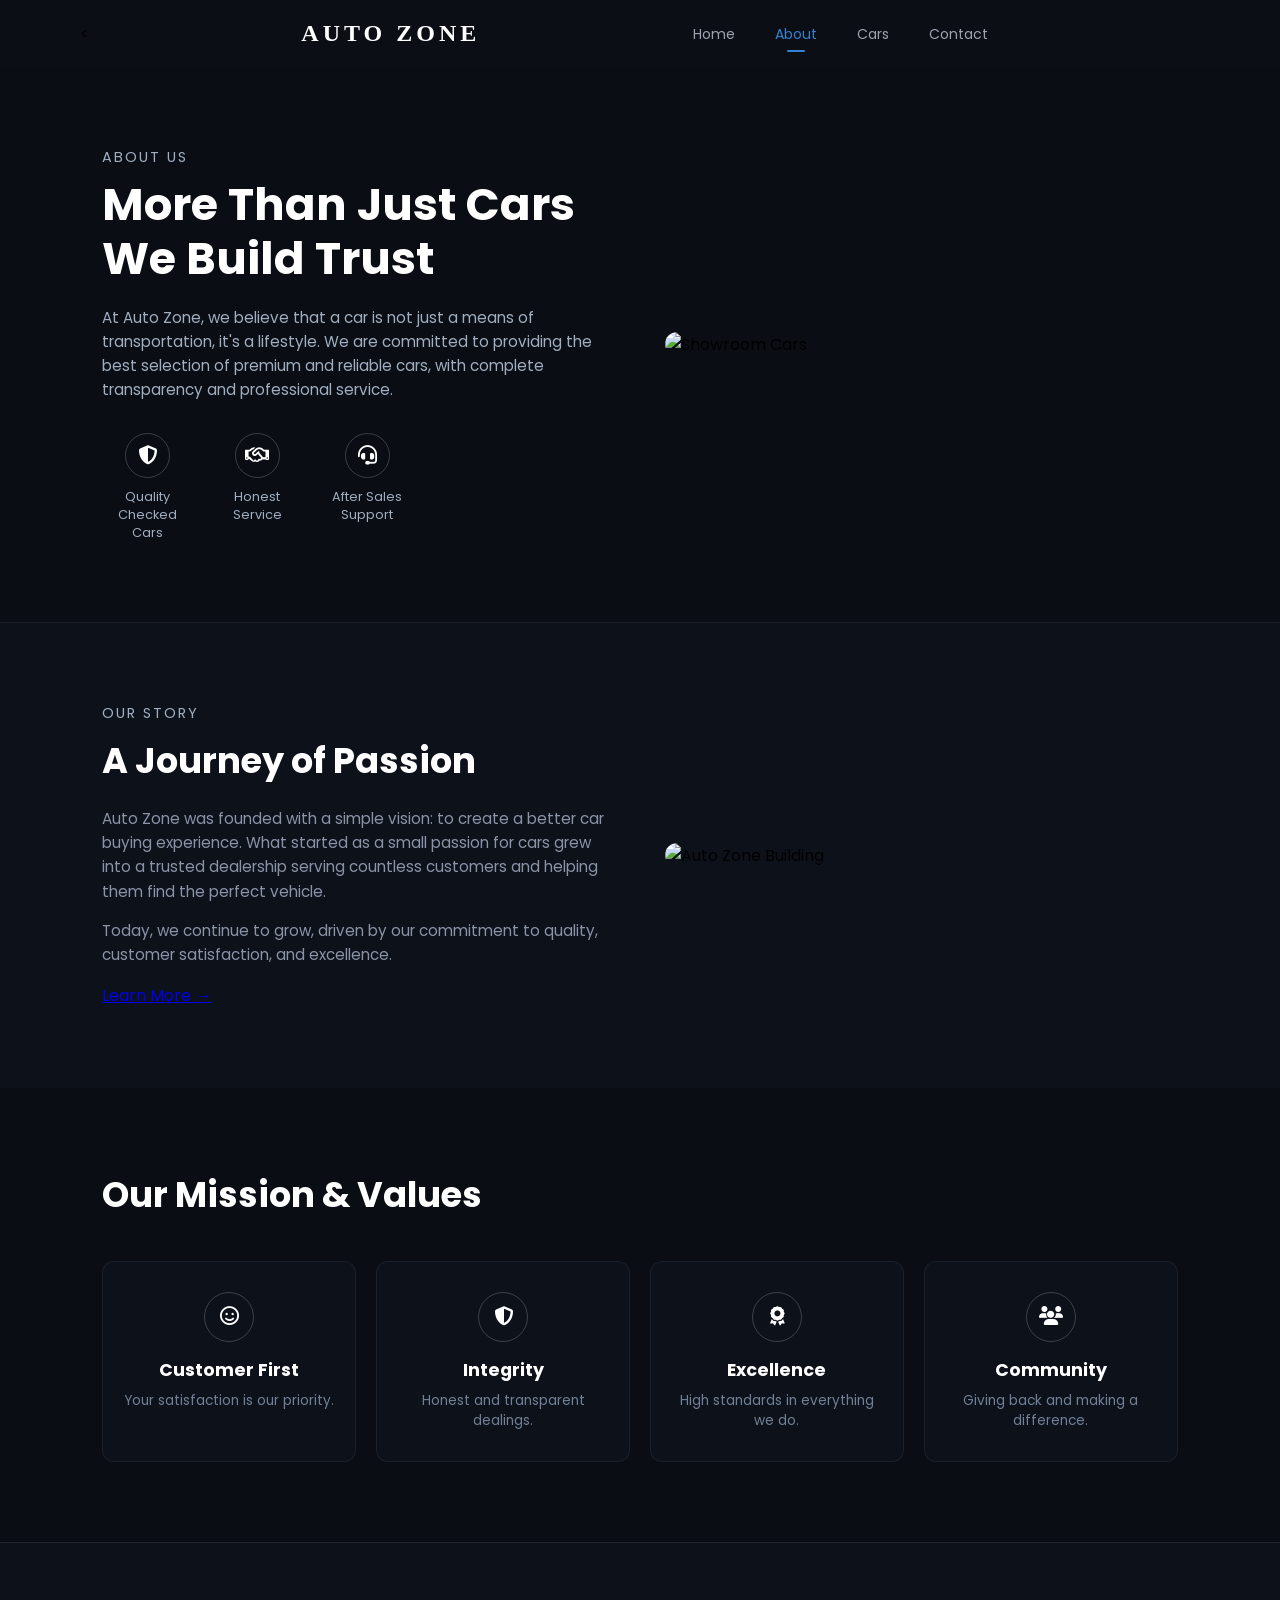
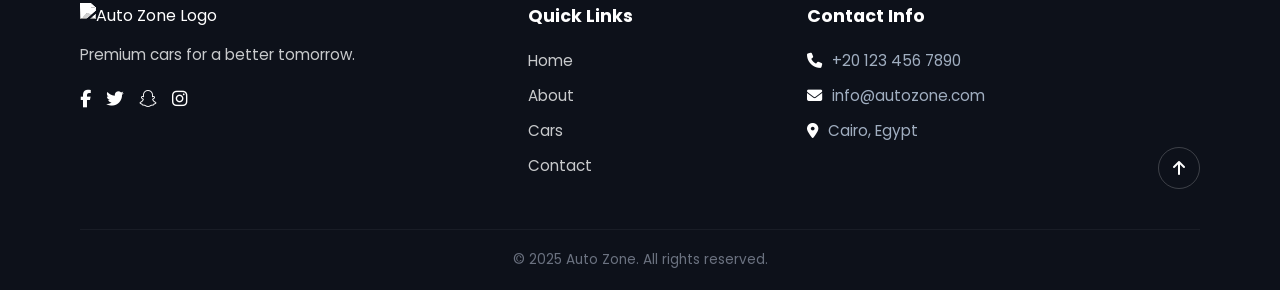
==== about.html @ 79a31890 "Add files via upload" ====
<!DOCTYPE html>
<html lang="en">
<head>
    <meta charset="UTF-8">
    <meta name="viewport" content="width=device-width, initial-scale=1.0">
    <title>Auto Zone</title>
    <link rel="stylesheet" href="https://cdnjs.cloudflare.com/ajax/libs/font-awesome/6.4.0/css/all.min.css">
    <link rel="preconnect" href="https://fonts.googleapis.com">
    <link rel="preconnect" href="https://fonts.gstatic.com" crossorigin>
    <link href="https://fonts.googleapis.com/css2?family=Poppins:wght@300;400;500;600;700&display=swap" rel="stylesheet">
    <link rel="stylesheet" href="home1.css">
    <link rel="stylesheet" href="home5.css">
    <link rel="stylesheet" href="about1.css">
    <link rel="stylesheet" href="about2.css">
    <link rel="stylesheet" href="about3.css">
</head>
<body>
    <header class="navbar">
        <<div class="logo">AUTO ZONE</div>
        <nav class="navlink" id="navmenu">
            <i class="fa-solid fa-xmark close-btn" id="closeBtn"></i>
            <ul>
                <li><a href="index.html">Home</a></li>
                <li><a href="about.html" class="active">About</a></li>
                <li><a href="cars.html">Cars</a></li>
                <li><a href="contact.html">Contact</a></li>
            </ul>
        </nav>
        <div class="abouticons">
           <i class="fa-solid fa-bars menu-toggle" id="menuToggle"></i>
        </div>
    </header>
<!-- -----section 1-------------------------------------------------------------------------------------------------- -->
    <section class="bhero">
        <div class="container">
            <div class="bcontent">
                <span class="title1">ABOUT US</span>
                <h1 class="title2">More Than Just Cars<br>We Build Trust</h1>
                <p class="description">
                    At Auto Zone, we believe that a car is not just a means of transportation, 
                    it's a lifestyle. We are committed to providing the best selection of premium 
                    and reliable cars, with complete transparency and professional service.
                </p>
    
                <div class="bfeatures">
                    <div class="feature1">
                        <i class="fa-solid fa-shield-halved"></i>
                        <span>Quality Checked Cars</span>
                    </div>
                    <div class="feature1">
                        <i class="fa-regular fa-handshake"></i>
                        <span>Honest Service</span>
                    </div>
                    <div class="feature1">
                        <i class="fa-solid fa-headset"></i>
                        <span>After Sales Support</span>
                    </div>
                </div>
            </div>
            
            <div class="bimage">
                <img src="img/rana-singh-kHwTC1fZ23o-unsplash.jpg" alt="Showroom Cars">
            </div>
        </div>
    </section>
<!--section 2 ------------------------------------------------------------------------------------------------------------>
<section class="story">
    <div class="container">
        <div class="scontent">
            <span class="stitle">OUR STORY</span>
            <h2>A Journey of Passion</h2>
            <p>
                 Auto Zone was founded with a simple vision: to create a better car buying experience. 
                What started as a small passion for cars grew into a trusted dealership serving 
                countless customers and helping them find the perfect vehicle.
            </p>
            <p>
                Today, we continue to grow, driven by our commitment to quality, 
                customer satisfaction, and excellence.
            </p>
            <a href="#" class="btn-primary">Learn More &rarr;</a>
        </div>
        <div class="simage">
            <img src="img/autozone.jpe" alt="Auto Zone Building">
        </div>
    </div>
</section>

<!--section 3 ----------------------------------------------------------------------------------------------->
<section class="values">
    <div class="container">
        <div class="title">
            <h2>Our Mission & Values</h2>
        </div>
        <div class="vgrid">
            <div class="vcard">
                <div class="icon">
                    <i class="fa-regular fa-face-smile"></i>
                </div>
                <h3>Customer First</h3>
                <p>Your satisfaction is our priority.</p>
            </div>
            <div class="vcard">
                <div class="icon">
                    <i class="fa-solid fa-shield-halved"></i>
                </div>
                <h3>Integrity</h3>
                <p>Honest and transparent dealings.</p>
            </div>
            <div class="vcard">
                <div class="icon">
                    <i class="fa-solid fa-award"></i>
                </div>
                <h3>Excellence</h3>
                <p>High standards in everything we do.</p>
            </div>
            <div class="vcard">
                <div class="icon">
                    <i class="fa-solid fa-users"></i>
                </div>
                <h3>Community</h3>
                <p>Giving back and making a difference.</p>
            </div>
        </div>
    </div>
</section>

<!-- FOOTER SECTION-------------------------------->
    <footer class="footer">
        <div class="container">
            <div class="footer-logo">
                <div class="footer-logo-img">
                    <img src="img/logo.jpe" alt="Auto Zone Logo">
                </div>
                <p>Premium cars for a better tomorrow.</p>
                <div class="links">
                    <a href="#"><i class="fa-brands fa-facebook-f"></i></a>
                    <a href="#"><i class="fa-brands fa-twitter"></i></a>
                    <a href="#"><i class="fa-brands fa-snapchat"></i></a>
                    <a href="#"><i class="fa-brands fa-instagram"></i></a>
                </div>
            </div>

            <div class="footerlinks">
                <h3>Quick Links</h3>
                <ul>
                    <li><a href="index.html">Home</a></li>
                    <li><a href="about.html">About</a></li>
                    <li><a href="cars.html">Cars</a></li>
                    <li><a href="contact.html">Contact</a></li>
                </ul>
            </div>

            <div class="footercontact">
                <h3>Contact Info</h3>
                <ul>
                    <li><i class="fa-solid fa-phone"></i> +20 123 456 7890</li>
                    <li><i class="fa-solid fa-envelope"></i> info@autozone.com</li>
                    <li><i class="fa-solid fa-location-dot"></i> Cairo, Egypt</li>
                </ul>
            </div>

            <a href="#" class="back">
                <i class="fa-solid fa-arrow-up"></i>
            </a>
        </div>

        <div class="footerbottom">
            <p>&copy; 2025 Auto Zone. All rights reserved.</p>
        </div>
    </footer>
<script src="home.js"></script>
</body>
</html>
---- home1.css ----
* {
    margin: 0;
    padding: 0;
    box-sizing: border-box;
    font-family: 'Poppins', sans-serif;
}
body {
    background-color: #0a0d14;
}
.hero {
    width: 100%;
    min-height: 100vh;
    display: flex;
    flex-direction: column;
}
.navbar {
    width: 100%;
    background-color: #0b0e14;
    display: flex;
    justify-content: space-between;
    align-items: center;
    padding: 20px 80px;
    z-index: 10;
}
.navlink ul {
    display: flex;
    list-style: none;
    gap: 40px;
}
.navlink ul li a {
    text-decoration: none;
    color: #9ca3af;
    font-size: 14px;
    font-weight: 400;
    transition: color 0.3s ease;
    position: relative;
}
.navlink ul li a:hover,.navlink ul li a.active {
    color: #3581cd;
}

.navlink ul li a.active::after {
    content: '';
    position: absolute;
    bottom: -8px;
    left: 50%;
    transform: translateX(-50%);
    width: 18px;
    height: 2px;
    background-color: #3581cd;
    border-radius: 2px;
}
.navicons {
    display: flex;
    gap: 22px;
}
.navicons .icon-link {
    color: #ffffff;
    font-size: 16px;
    text-decoration: none;
}
/*---- responsive------------------------------------------------------------------------- */
.menu-toggle, .close-btn {
    display: none;
    color: #ffffff;
    font-size: 22px;
    cursor: pointer;
}
@media (max-width: 840px) {
    .navbar {
        padding: 15px 30px;
    }
    .menu-toggle {
        display: block;
    }
    .close-btn {
        display: block;
        position: absolute;
        top: 25px;
        right: 25px;
    }
    .navlink {
        position: fixed;
        top: 0;
        right: -100%; 
        width: 250px;
        height: 100vh;
        background-color: #0b0e14;
        box-shadow: -5px 0 15px rgba(0, 0, 0, 0.5);
        display: flex;
        flex-direction: column;
        padding: 80px 40px;
        transition: right 0.4s ease;
        z-index: 100;
    }
    .navlink.active {
        right: 0; 
    }
    .navlink ul {
        flex-direction: column;
        gap: 25px;
    }
    .navlink ul li a {
        font-size: 16px;
    }
}

@import url('https://fonts.googleapis.com/css2?family=Cinzel:wght@700;800&display=swap');

.logo {
    font-family: 'Cinzel', serif;
    font-size: 24px;
    font-weight: 800;
    letter-spacing: 4px;
    color: #ffffff;
}
---- home5.css ----
.footer {
    background-color: #0d111a;
    border-top: 1px solid rgba(255, 255, 255, 0.08);
    padding: 60px 80px 20px;
    color: #a0aec0;
    position: relative;
}
.footer .container {
    display: flex;
    justify-content: space-between;
    align-items: flex-start;
    gap: 40px;
    max-width: 1200px;
    margin: 0 auto 40px;
    position: relative;
}
.footer-logo img {
    height: 40px;
    width: auto;
    margin-bottom: 15px;
    filter:grayscale(100%) brightness(100%) contrast(400%);
}
.footer-logo p {
    font-size: 0.95rem;
    margin-bottom: 20px;
    color: #c8cacc;
}
.footer-logo .links {
    display: flex;
    gap: 15px;
}
.footer-logo .links a {
    color: #ffffff;
    font-size: 1.1rem;
    transition: color 0.3s ease;
}
.footer-logo .links a:hover {
    color: #3581cd;
}


.footerlinks h3,.footercontact h3 {
    color: white;
    font-size: 1.1rem;
    margin-bottom: 20px;
}

.footerlinks ul,.footercontact ul {
    list-style: none;
    padding: 0;
    margin: 0;
}
.footerlinks ul li,.footercontact ul li {
    margin-bottom: 12px;
    font-size: 0.95rem;
}
.footerlinks ul li a {
    color: #c8cacc;
    text-decoration: none;
    transition: color 0.3s ease;
}
.footerlinks ul li a:hover {
    color: #3581cd;
}

.footercontact ul li {
    display: flex;
    align-items: center;
    gap: 10px;
}
.footercontact ul li i {
    color: white;
}

/*  Button up page */
.footer .back {
    width: 42px;
    height: 42px;
    border: 1px solid rgba(255, 255, 255, 0.2);
    border-radius: 50%;
    display: flex;
    justify-content: center;
    align-items: center;
    color: #ffffff;
    text-decoration: none;
    align-self: flex-end;
    transition: all 0.3s ease;
}
.footer .back:hover {
    border-color: #3581cd;
    color: #3581cd;
}
.footerbottom {
    text-align: center;
    border-top: 1px solid rgba(255, 255, 255, 0.05);
    padding-top: 20px;
    font-size: 0.85rem;
    color: #6b7280;
}
/* ---responsive------------------------------------ */
@media (max-width: 720px) {
    .footer {
        padding: 40px 20px 20px;
    }
    .footer .container {
        flex-wrap: wrap; 
        gap: 30px 20px;
    }
    .footer-logo {
        width: 55%;
    }
    .footerlinks {
        width: 35%;
    }
    .footercontact {
        width: 70%;
    }
    .footer .back {
        align-self: flex-start;
        margin-top: 20px;
    }
}


@media (max-width: 480px) {
    .footer-logo, 
    .footerlinks, 
    .footercontact {
        width: 100%;
    }
}
---- about1.css ----
.bhero {
    padding: 80px 8%;
    background-color: #0a0d14;
}
.bhero .container {
    display: flex;
    align-items: center;
    justify-content: space-between;
    gap: 50px;
    max-width: 1200px;
    margin: 0 auto;
}
.bcontent {
    flex: 1;
}
.about-hero .container,.our-story .container,.mission-values .container {
    max-width: 1500px; 
    width: 95%;        
}
.bcontent .title1 {
    color: #a0aec0;
    font-size: 0.9rem;
    letter-spacing: 2px;
    display: block;
    margin-bottom: 10px;
}
.bcontent h1 {
    color: #ffffff;
    font-size: 2.8rem;
    font-weight: 700;
    line-height: 1.2;
    margin-bottom: 20px;
}
.bcontent p {
    color: #a0aec0;
    font-size: 0.95rem;
    line-height: 1.6;
    margin-bottom: 30px;
}
.bfeatures {
    display: flex;
    gap: 20px;
}
.feature1 {
    display: flex;
    flex-direction: column;
    align-items: center;
    text-align: center;
    gap: 10px;
}
.feature1 i {
    font-size: 1.2rem;
    color: #ffffff;
    border: 1px solid rgba(255, 255, 255, 0.2);
    width: 45px;
    height: 45px;
    border-radius: 50%;
    display: flex;
    align-items: center;
    justify-content: center;
}
.feature1 span {
    color: #a0aec0;
    font-size: 0.8rem;
    max-width: 90px;
}

.bimage {
    flex: 1;
}
.bimage img {
    width: 100%;
    height: 350px;
    object-fit: cover;
    border-radius: 12px;
}
/* -----responsive-------------------------------------------------------- */
@media (max-width: 700px) {
    .bhero {
        padding: 50px 20px;
        height: auto; 
    }
    .bhero .container {
        display: flex;
        flex-direction: column;
        gap: 25px;
    }
    .bcontent {
        width: 100%;
    }
    .bhero .title2 {
        font-size: 26px;
    }

    .bimage {
        width: 100%;
        max-width: 400px; 
        height: auto;    
        margin: 0 auto;   
        border-radius: 12px;
        overflow: hidden; 
    }
    .bimage img {
        width: 100%;
        height: 100%;
        object-fit: fill; 
        display: block;
    }
    .bcontent {
        width: 100%;
        text-align: center;
    }

    .bfeatures {
        display: flex;
        justify-content: center; 
        align-items: center;
        gap: 20px;
        flex-wrap: wrap;        
        margin-top: 25px;
    }
    .feature1 {
        display: flex;
        flex-direction: column;  
        align-items: center;
        text-align: center;
    }
}

@media (max-width: 480px) {
    .bimage {
        height: 200px; 
    }
}
---- about2.css ----
.story {
    padding: 80px 8%;
    background-color: #0d111a;
    border-top: 1px solid rgba(255, 255, 255, 0.05);
}
.story .container {
    display: flex;
    align-items: center;
    justify-content: space-between;
    gap: 50px;
    max-width: 1200px;
    margin: 0 auto;
}
.scontent {
    flex: 1;
}
.scontent .stitle {
    color: #a0aec0;
    font-size: 0.9rem;
    letter-spacing: 2px;
    display: block;
    margin-bottom: 10px;
}
.scontent h2 {
    color: #ffffff;
    font-size: 2.2rem;
    margin-bottom: 20px;
}
.scontent p {
    color: #8b93a7;
    font-size: 0.95rem;
    line-height: 1.6;
    margin-bottom: 15px;
}
.simage {
    flex: 1;
}
.simage img {
    width: 100%;
    height: 320px;
    object-fit: cover;
    border-radius: 12px;
}
/*---------Responsive-------------------------------------------------*/
@media (max-width: 700px) {
    .story {
        padding: 50px 5%;
    }
    .story .container {
        flex-direction: column;
        gap: 30px;
    }
    .scontent {
        width: 100%;
        text-align: center;
    }
    .scontent h2 {
        font-size: 1.8rem;
    }
    .scontent .btn-primary {
        display: inline-flex;
        justify-content: center;
        align-items: center;
        margin: 10px auto 0;
    }

    .simage {
        width: 100%;
        max-width: 500px;
        margin: 0 auto;
    }
    .simage img {
        width: 100%;
        height: 260px;
        object-fit: cover;
    }
}


@media (max-width: 480px) {
    .scontent h2 {
        font-size: 1.5rem;
    }
    .simage img {
        height: 200px;
    }
}
---- about3.css ----
.values {
    padding: 80px 8%;
    background-color: #0a0d14;
}
.values .container {
    max-width: 1200px;
    margin: 0 auto;
}
.values .title {
    margin-bottom: 40px;
}

.values h2 {
    color: #ffffff;
    font-size: 2.2rem;
}
.vgrid {
    display: grid;
    grid-template-columns: repeat(auto-fit, minmax(220px, 1fr));
    gap: 20px;
}
.vcard {
    background-color: #0d111a;
    border: 1px solid rgba(255, 255, 255, 0.06);
    border-radius: 12px;
    padding: 30px 20px;
    text-align: center;
    display: flex;
    flex-direction: column;
    align-items: center;
    transition: transform 0.3s ease;
}

.vcard:hover {
    transform: translateY(-5px);
    border-color:#3581cd;
}
.vcard .icon {
    width: 50px;
    height: 50px;
    border-radius: 50%;
    border: 1px solid rgba(255, 255, 255, 0.2);
    display: flex;
    align-items: center;
    justify-content: center;
    margin-bottom: 15px;
}
.vcard .icon i {
    color: #ffffff;
    font-size: 1.2rem;
}
.vcard h3 {
    color: #ffffff;
    font-size: 1.1rem;
    margin-bottom: 8px;
}
.vcard p {
    color: #718096;
    font-size: 0.85rem;
}
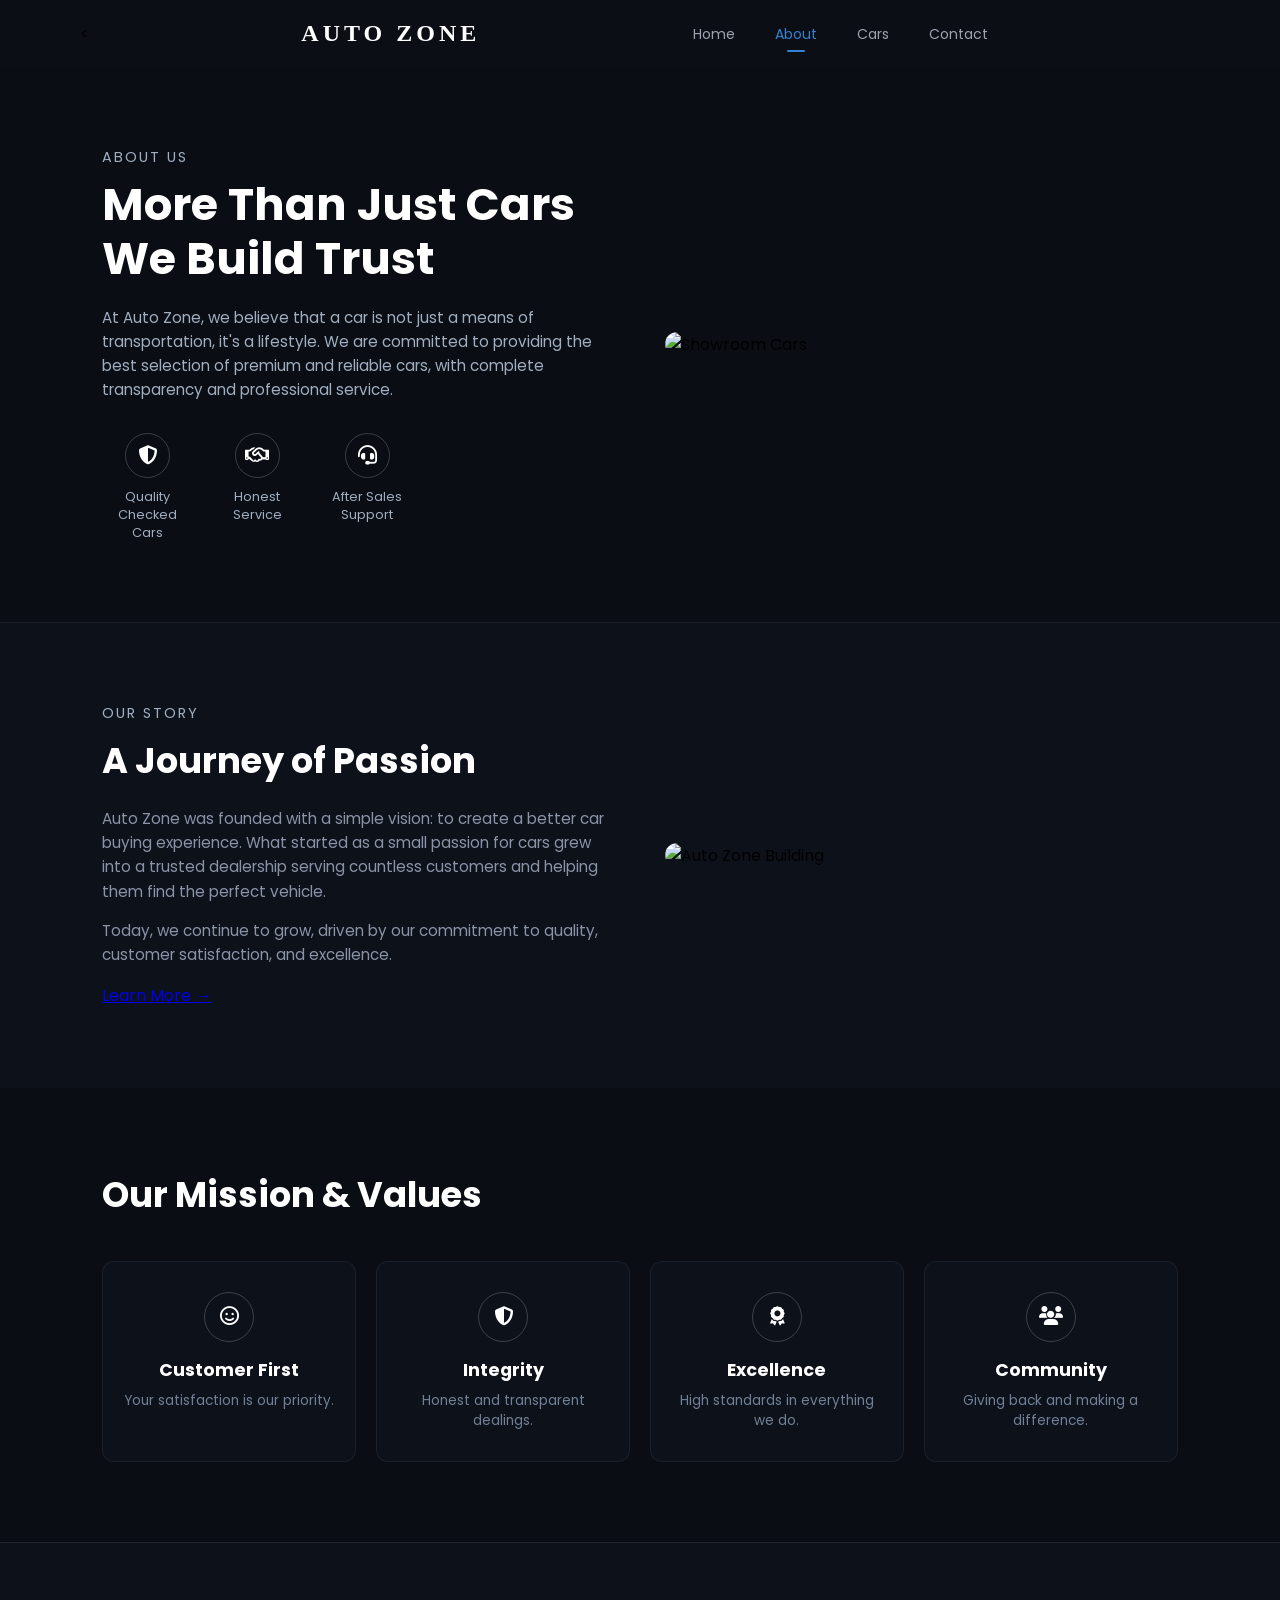
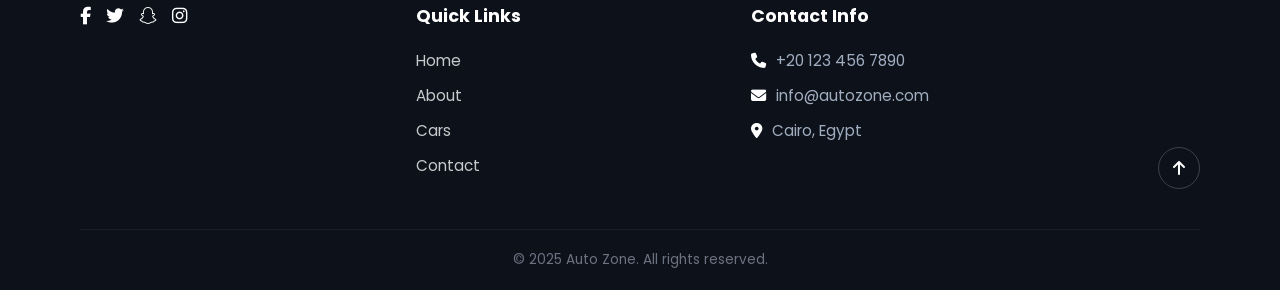
==== commit 443cfd0c: "Update about.html" ====
--- a/about.html
+++ b/about.html
@@ -129,10 +129,7 @@
     <footer class="footer">
         <div class="container">
             <div class="footer-logo">
-                <div class="footer-logo-img">
-                    <img src="img/logo.jpe" alt="Auto Zone Logo">
-                </div>
-                <p>Premium cars for a better tomorrow.</p>
+                
                 <div class="links">
                     <a href="#"><i class="fa-brands fa-facebook-f"></i></a>
                     <a href="#"><i class="fa-brands fa-twitter"></i></a>
@@ -171,4 +168,4 @@
     </footer>
 <script src="home.js"></script>
 </body>
-</html>+</html>
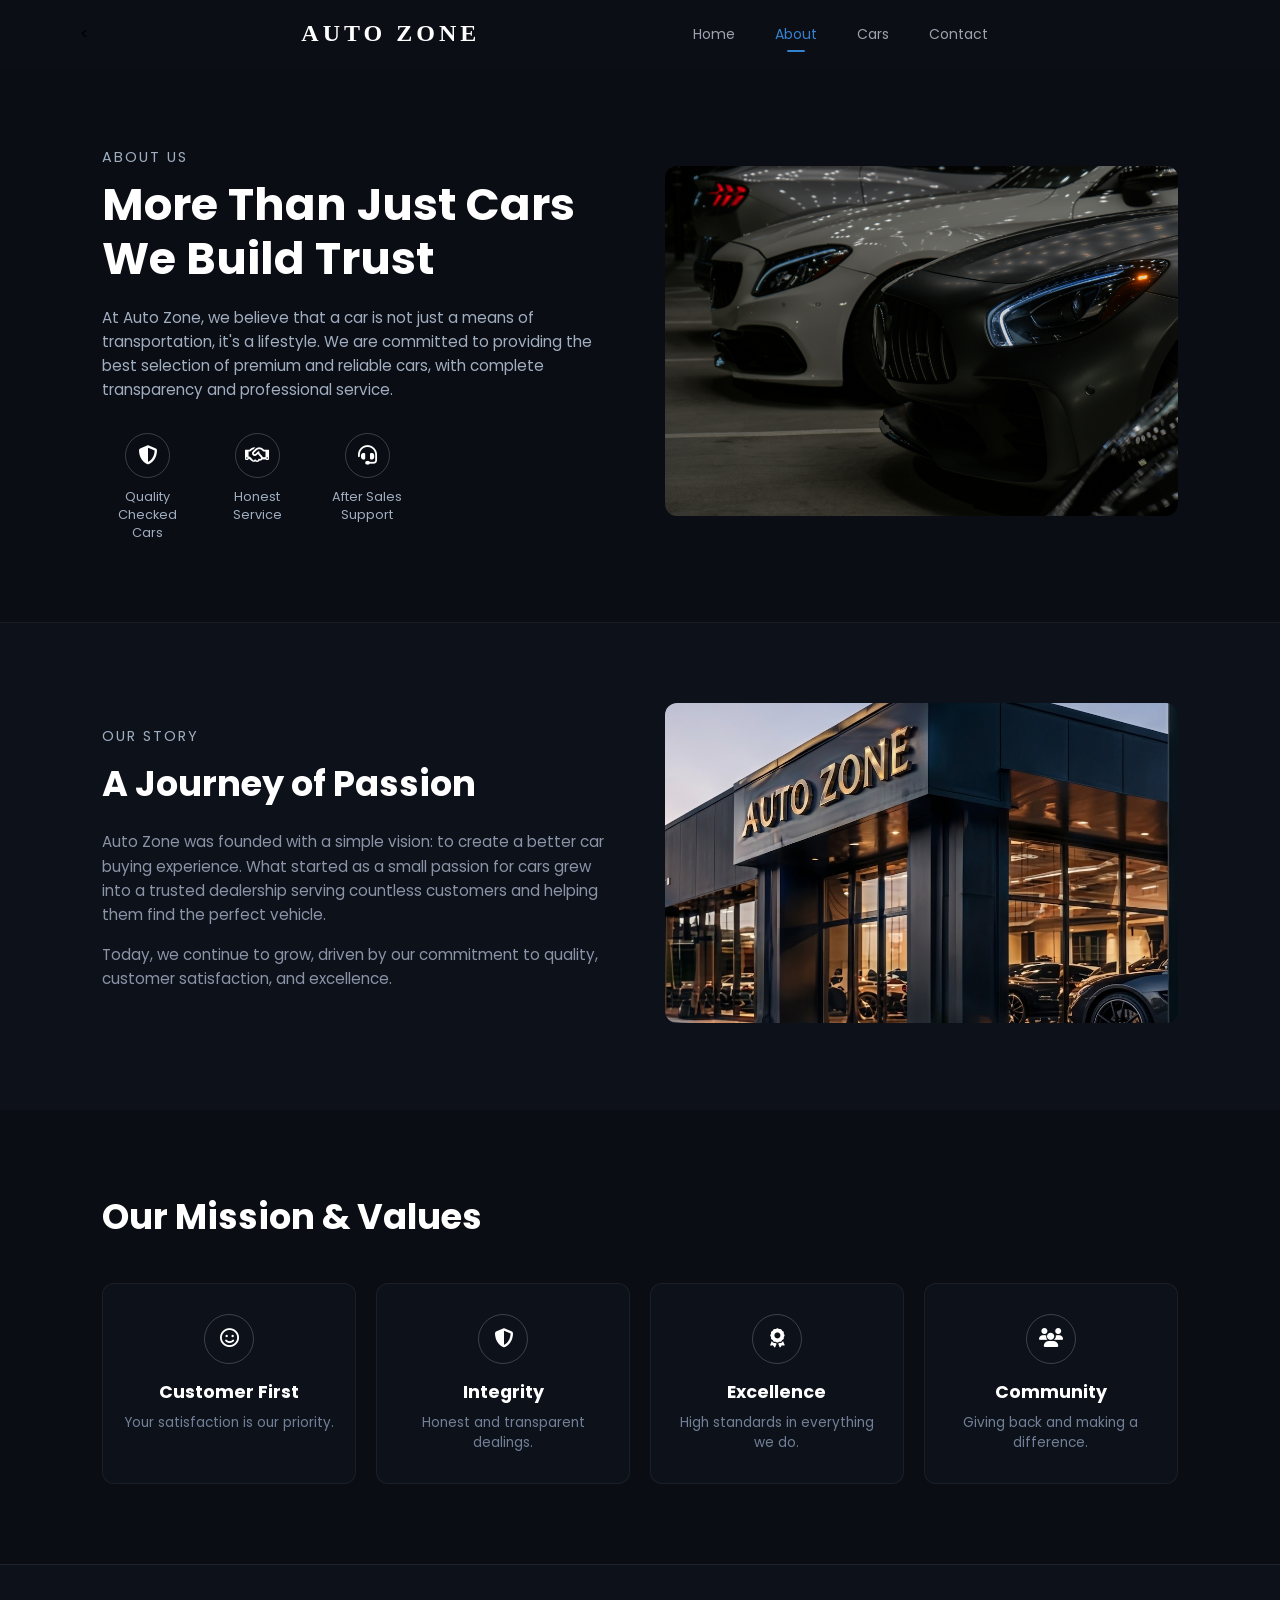
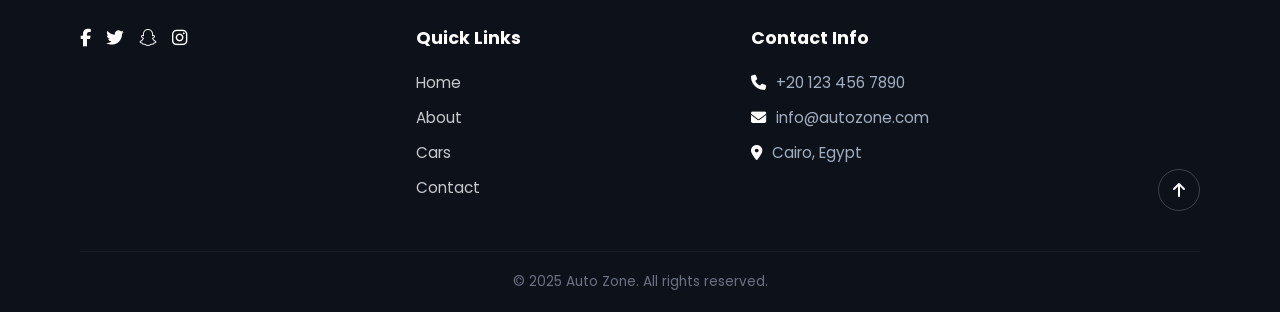
==== commit 4eade5d5: "Update about.html" ====
--- a/about.html
+++ b/about.html
@@ -78,7 +78,7 @@
                 Today, we continue to grow, driven by our commitment to quality, 
                 customer satisfaction, and excellence.
             </p>
-            <a href="#" class="btn-primary">Learn More &rarr;</a>
+        
         </div>
         <div class="simage">
             <img src="img/autozone.jpe" alt="Auto Zone Building">
